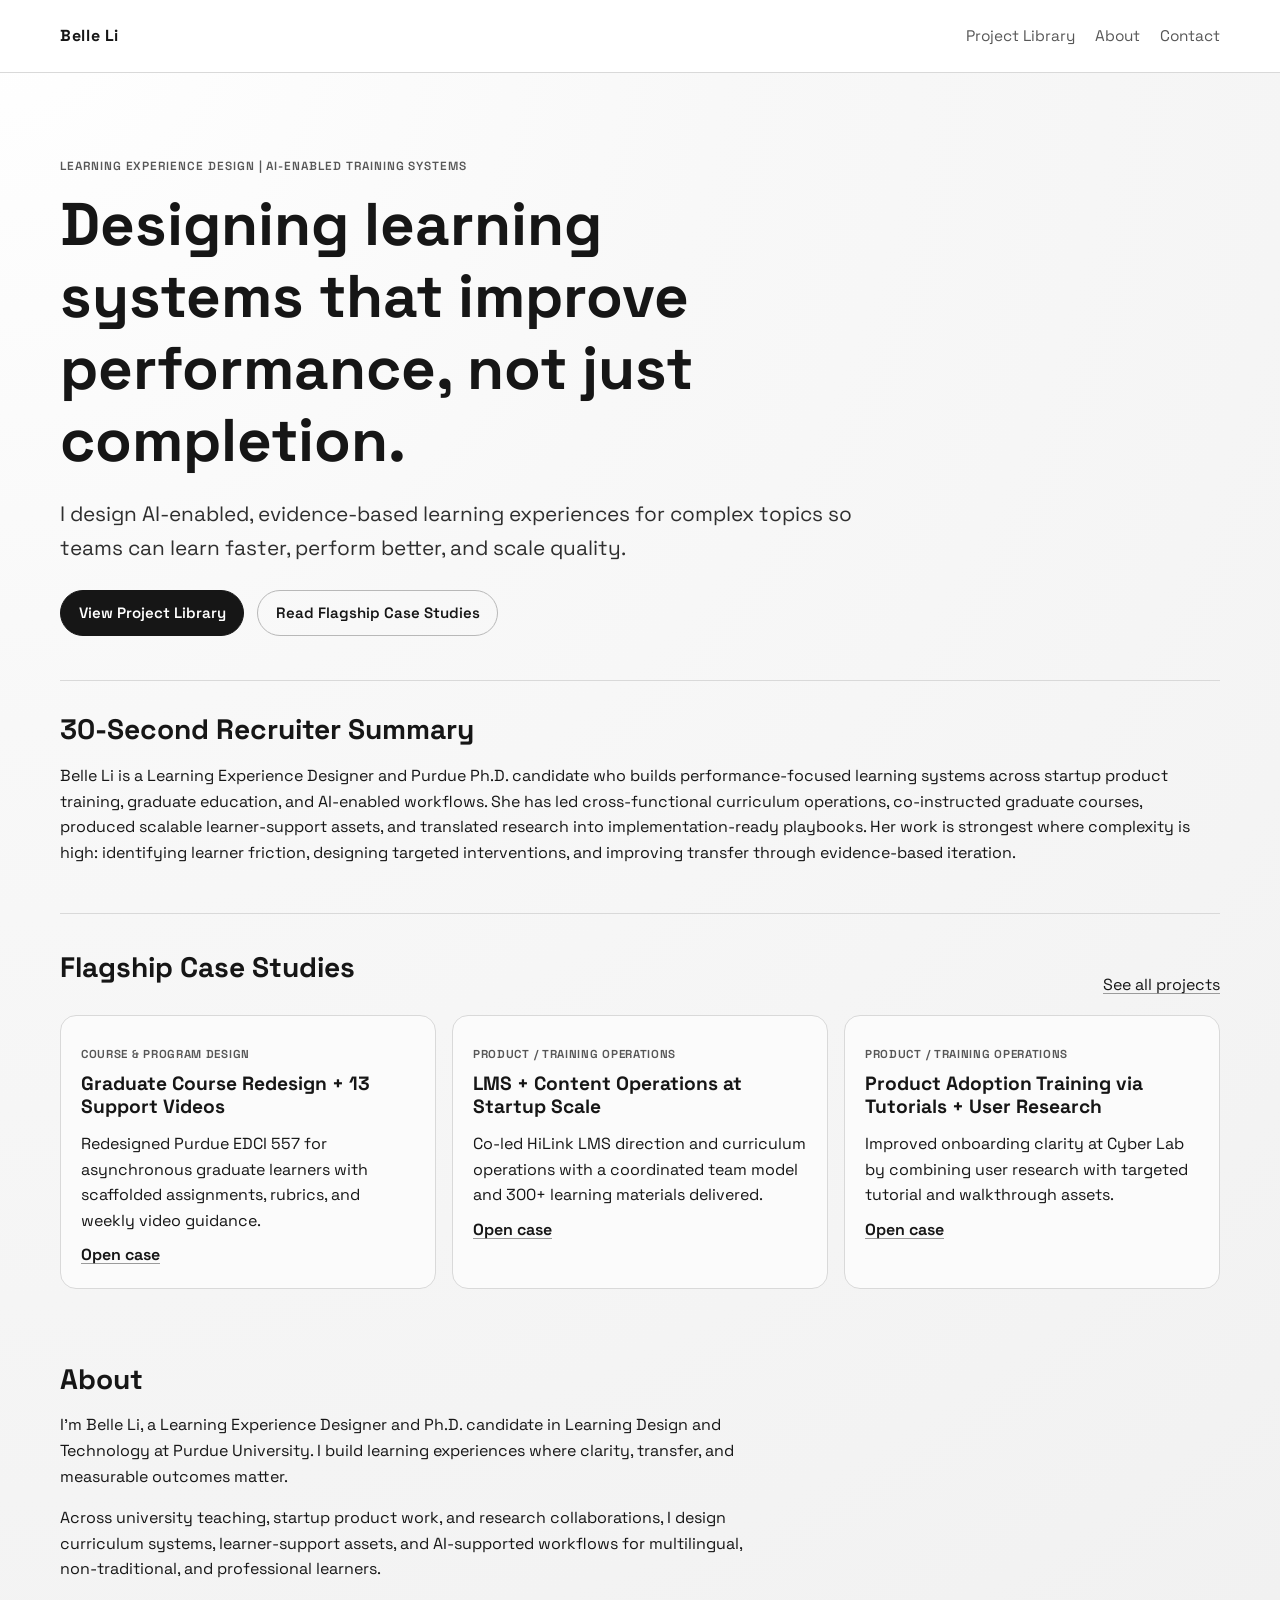
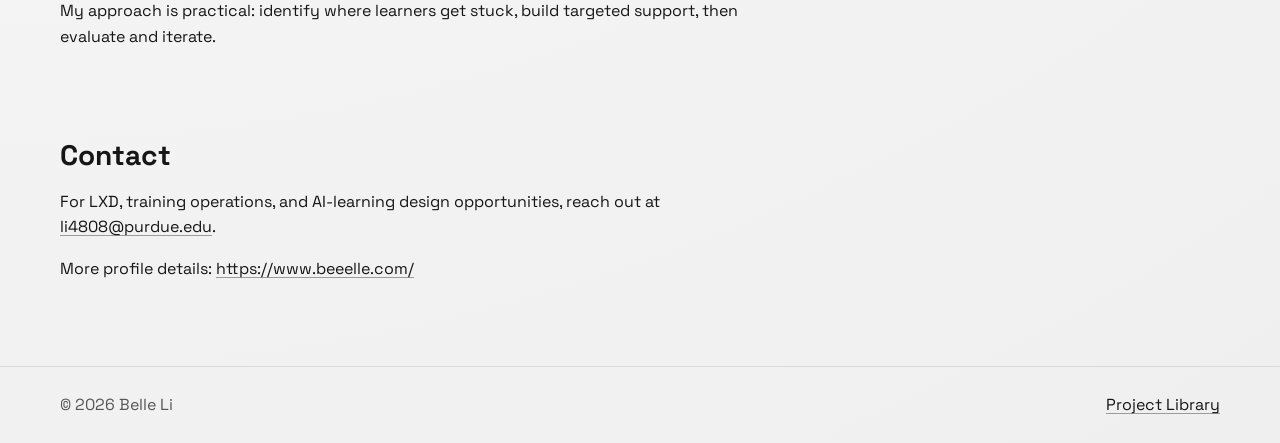
==== index.html @ f2b4553b "first commit" ====
<!doctype html>
<html lang="en">
  <head>
    <meta charset="UTF-8" />
    <meta name="viewport" content="width=device-width, initial-scale=1.0" />
    <title>Belle Li | Learning Experience Design Portfolio</title>
    <meta
      name="description"
      content="Belle Li designs AI-enabled, evidence-based learning experiences for product training, higher education, and educator development."
    />
    <link rel="stylesheet" href="styles.css" />
  </head>
  <body>
    <header class="site-header">
      <div class="container nav-wrap">
        <a class="brand" href="index.html">Belle Li</a>
        <nav class="site-nav" aria-label="Primary">
          <a href="projects.html">Project Library</a>
          <a href="#about">About</a>
          <a href="#contact">Contact</a>
        </nav>
      </div>
    </header>

    <main>
      <section class="hero container">
        <p class="eyebrow">Learning Experience Design | AI-Enabled Training Systems</p>
        <h1>Designing learning systems that improve performance, not just completion.</h1>
        <p class="lede">
          I design AI-enabled, evidence-based learning experiences for complex topics so teams can
          learn faster, perform better, and scale quality.
        </p>
        <div class="cta-row">
          <a class="btn btn-primary" href="projects.html">View Project Library</a>
          <a class="btn" href="#flagship">Read Flagship Case Studies</a>
        </div>
      </section>

      <section class="summary container" aria-labelledby="recruiter-summary">
        <h2 id="recruiter-summary">30-Second Recruiter Summary</h2>
        <p>
          Belle Li is a Learning Experience Designer and Purdue Ph.D. candidate who builds
          performance-focused learning systems across startup product training, graduate education,
          and AI-enabled workflows. She has led cross-functional curriculum operations,
          co-instructed graduate courses, produced scalable learner-support assets, and translated
          research into implementation-ready playbooks. Her work is strongest where complexity is
          high: identifying learner friction, designing targeted interventions, and improving transfer
          through evidence-based iteration.
        </p>
      </section>

      <section id="flagship" class="container section">
        <div class="section-head">
          <h2>Flagship Case Studies</h2>
          <a href="projects.html">See all projects</a>
        </div>
        <div class="grid three">
          <article class="card">
            <p class="card-kicker">Course & Program Design</p>
            <h3>Graduate Course Redesign + 13 Support Videos</h3>
            <p>
              Redesigned Purdue EDCI 557 for asynchronous graduate learners with scaffolded
              assignments, rubrics, and weekly video guidance.
            </p>
            <a class="inline-link" href="case-edci557.html">Open case</a>
          </article>

          <article class="card">
            <p class="card-kicker">Product / Training Operations</p>
            <h3>LMS + Content Operations at Startup Scale</h3>
            <p>
              Co-led HiLink LMS direction and curriculum operations with a coordinated team model and
              300+ learning materials delivered.
            </p>
            <a class="inline-link" href="case-hilink.html">Open case</a>
          </article>

          <article class="card">
            <p class="card-kicker">Product / Training Operations</p>
            <h3>Product Adoption Training via Tutorials + User Research</h3>
            <p>
              Improved onboarding clarity at Cyber Lab by combining user research with targeted
              tutorial and walkthrough assets.
            </p>
            <a class="inline-link" href="case-cyberlab.html">Open case</a>
          </article>
        </div>
      </section>

      <section id="about" class="container section about">
        <h2>About</h2>
        <p>
          I’m Belle Li, a Learning Experience Designer and Ph.D. candidate in Learning Design and
          Technology at Purdue University. I build learning experiences where clarity, transfer, and
          measurable outcomes matter.
        </p>
        <p>
          Across university teaching, startup product work, and research collaborations, I design
          curriculum systems, learner-support assets, and AI-supported workflows for multilingual,
          non-traditional, and professional learners.
        </p>
        <p>
          My approach is practical: identify where learners get stuck, build targeted support, then
          evaluate and iterate.
        </p>
      </section>

      <section id="contact" class="container section contact">
        <h2>Contact</h2>
        <p>
          For LXD, training operations, and AI-learning design opportunities, reach out at
          <a href="mailto:li4808@purdue.edu">li4808@purdue.edu</a>.
        </p>
        <p>
          More profile details:
          <a href="https://www.beeelle.com/" target="_blank" rel="noopener noreferrer"
            >https://www.beeelle.com/</a
          >
        </p>
      </section>
    </main>

    <footer class="site-footer">
      <div class="container footer-wrap">
        <p>© <span id="year"></span> Belle Li</p>
        <a href="projects.html">Project Library</a>
      </div>
    </footer>

    <script src="script.js"></script>
  </body>
</html>
---- styles.css ----
@import url("https://fonts.googleapis.com/css2?family=Space+Grotesk:wght@400;500;600;700&display=swap");

:root {
  --bg: #f6f6f6;
  --surface: #ffffff;
  --text: #161616;
  --muted: #575757;
  --line: #d9d9d9;
  --chip: #ececec;
  --chip-active: #161616;
  --chip-active-text: #ffffff;
  --max: 1160px;
  --radius: 16px;
}

* {
  box-sizing: border-box;
}

html,
body {
  margin: 0;
  padding: 0;
}

body {
  font-family: "Space Grotesk", "Avenir Next", "Helvetica Neue", Helvetica, sans-serif;
  color: var(--text);
  background:
    radial-gradient(circle at 0% 0%, #ffffff 0, #f8f8f8 30%, #f3f3f3 70%, #efefef 100%),
    var(--bg);
  line-height: 1.6;
}

a {
  color: inherit;
  text-decoration-color: #9b9b9b;
  text-underline-offset: 0.2rem;
}

a:hover {
  text-decoration-color: var(--text);
}

.container {
  width: min(100% - 2.5rem, var(--max));
  margin-inline: auto;
}

.site-header {
  position: sticky;
  top: 0;
  z-index: 10;
  background: rgba(255, 255, 255, 0.92);
  backdrop-filter: blur(8px);
  border-bottom: 1px solid var(--line);
}

.nav-wrap {
  min-height: 72px;
  display: flex;
  align-items: center;
  justify-content: space-between;
  gap: 1rem;
}

.brand {
  font-weight: 700;
  letter-spacing: 0.04em;
  text-decoration: none;
}

.site-nav {
  display: flex;
  align-items: center;
  gap: 1.25rem;
}

.site-nav a {
  text-decoration: none;
  color: var(--muted);
  font-size: 0.96rem;
}

.site-nav a[aria-current="page"],
.site-nav a:hover {
  color: var(--text);
}

.hero {
  padding: 5.25rem 0 2.75rem;
}

.eyebrow {
  margin: 0 0 0.8rem;
  color: var(--muted);
  text-transform: uppercase;
  letter-spacing: 0.08em;
  font-size: 0.74rem;
  font-weight: 600;
}

h1,
h2,
h3 {
  line-height: 1.2;
  margin: 0 0 0.8rem;
}

h1 {
  font-size: clamp(2rem, 4.7vw, 3.8rem);
  max-width: 16.5ch;
}

h2 {
  font-size: clamp(1.45rem, 2.2vw, 2rem);
}

h3 {
  font-size: 1.2rem;
}

.lede {
  font-size: clamp(1rem, 2vw, 1.3rem);
  color: #2f2f2f;
  max-width: 64ch;
}

.narrow {
  max-width: 70ch;
}

.cta-row {
  display: flex;
  flex-wrap: wrap;
  gap: 0.8rem;
  margin-top: 1.6rem;
}

.btn {
  border: 1px solid #b8b8b8;
  border-radius: 999px;
  padding: 0.62rem 1.1rem;
  text-decoration: none;
  font-weight: 600;
  font-size: 0.94rem;
}

.btn-primary {
  background: var(--text);
  color: #fff;
  border-color: var(--text);
}

.section {
  padding: 2.3rem 0;
}

.summary {
  border-top: 1px solid var(--line);
  border-bottom: 1px solid var(--line);
  padding: 2rem 0;
}

.section-head {
  display: flex;
  justify-content: space-between;
  align-items: flex-end;
  gap: 1rem;
  margin-bottom: 1.1rem;
}

.grid {
  display: grid;
  gap: 1rem;
}

.grid.three {
  grid-template-columns: repeat(3, minmax(0, 1fr));
}

.grid.two {
  grid-template-columns: repeat(2, minmax(0, 1fr));
}

.card {
  border: 1px solid var(--line);
  border-radius: var(--radius);
  background: #fbfbfb;
  padding: 1.25rem;
}

.card p {
  margin: 0.55rem 0;
}

.card-kicker {
  color: var(--muted);
  text-transform: uppercase;
  letter-spacing: 0.06em;
  font-size: 0.72rem;
  font-weight: 650;
}

.inline-link {
  font-weight: 650;
}

.about p,
.contact p {
  max-width: 72ch;
}

.filters {
  display: grid;
  gap: 1rem;
  margin-top: 2rem;
}

.filter-group {
  display: flex;
  flex-wrap: wrap;
  align-items: center;
  gap: 0.55rem;
}

.filter-label {
  margin: 0 0.45rem 0 0;
  font-size: 0.86rem;
  color: var(--muted);
  min-width: 6rem;
}

.chip {
  border: 1px solid var(--line);
  background: var(--chip);
  color: var(--text);
  border-radius: 999px;
  padding: 0.44rem 0.82rem;
  font-size: 0.84rem;
  cursor: pointer;
}

.chip.active {
  background: var(--chip-active);
  color: var(--chip-active-text);
  border-color: var(--chip-active);
}

.count {
  margin: 1.1rem 0 1.25rem;
  color: var(--muted);
  font-size: 0.92rem;
}

.project-grid {
  margin-bottom: 2.25rem;
}

.project-card[hidden] {
  display: none;
}

.tag-row {
  display: flex;
  flex-wrap: wrap;
  gap: 0.35rem;
  margin-top: 0.65rem;
}

.tag {
  display: inline-block;
  border: 1px solid var(--line);
  border-radius: 999px;
  padding: 0.18rem 0.55rem;
  font-size: 0.74rem;
  color: #3b3b3b;
}

.case .card ul {
  margin: 0;
  padding-left: 1.1rem;
}

.case-grid {
  display: grid;
  gap: 1rem;
  grid-template-columns: repeat(2, minmax(0, 1fr));
}

.case-back {
  margin-top: 1.3rem;
}

.site-footer {
  border-top: 1px solid var(--line);
  margin-top: 2rem;
}

.footer-wrap {
  min-height: 76px;
  display: flex;
  align-items: center;
  justify-content: space-between;
  gap: 1rem;
}

.footer-wrap p {
  margin: 0;
  color: var(--muted);
}

@media (max-width: 980px) {
  .grid.three,
  .grid.two,
  .case-grid {
    grid-template-columns: 1fr;
  }

  .hero {
    padding-top: 4rem;
  }

  h1 {
    max-width: 100%;
  }
}

@media (max-width: 720px) {
  .container {
    width: min(100% - 1.35rem, var(--max));
  }

  .nav-wrap {
    min-height: 64px;
  }

  .site-nav {
    gap: 0.75rem;
  }

  .site-nav a {
    font-size: 0.87rem;
  }

  .filter-label {
    width: 100%;
    margin-bottom: 0.2rem;
  }
}
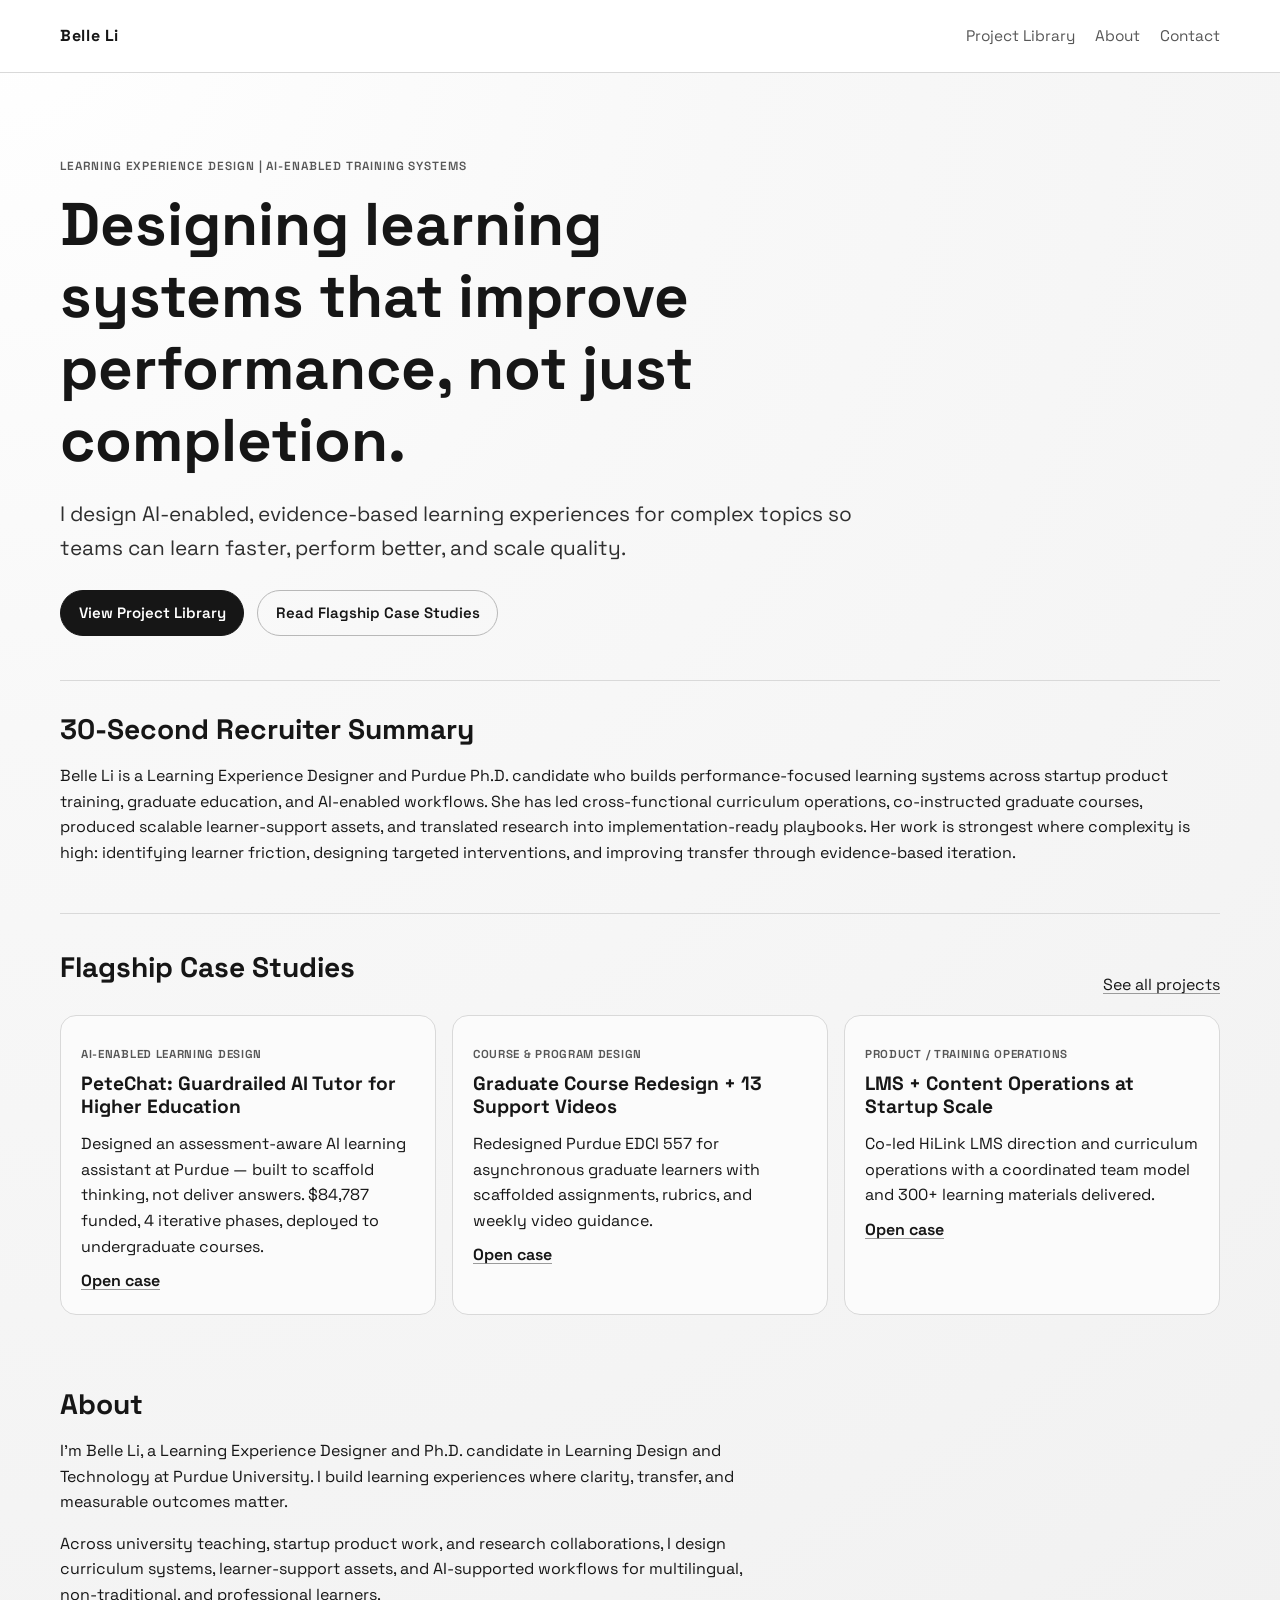
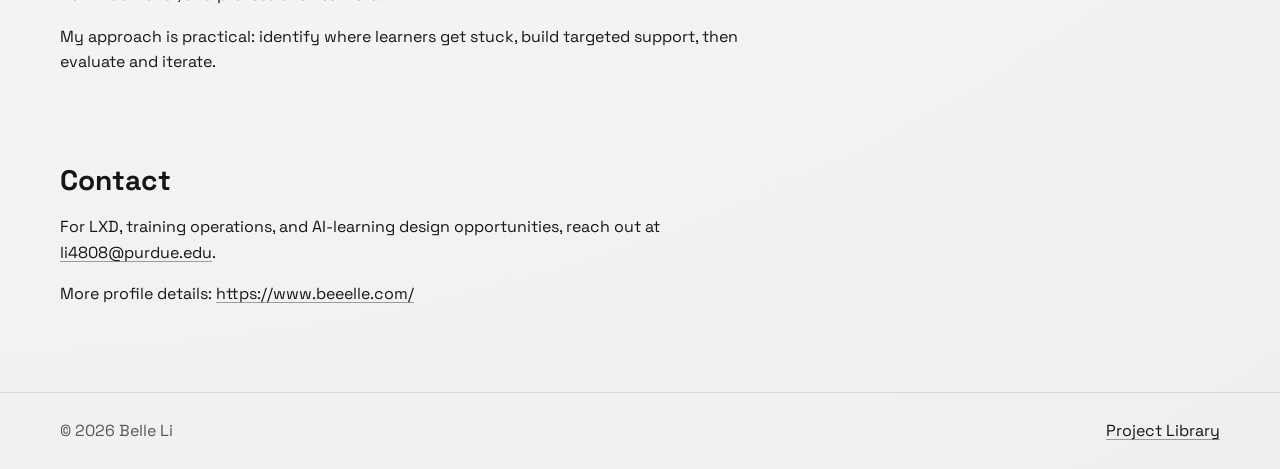
==== commit 4e199cd9: "Add PeteChat and Q-methodology case studies, update HiLink images - New case study: case-petechat.ht" ====
--- a/index.html
+++ b/index.html
@@ -56,6 +56,15 @@
         </div>
         <div class="grid three">
           <article class="card">
+            <p class="card-kicker">AI-Enabled Learning Design</p>
+            <h3>PeteChat: Guardrailed AI Tutor for Higher Education</h3>
+            <p>
+              Designed an assessment-aware AI learning assistant at Purdue — built to scaffold thinking, not deliver answers. $84,787 funded, 4 iterative phases, deployed to undergraduate courses.
+            </p>
+            <a class="inline-link" href="case-petechat.html">Open case</a>
+          </article>
+
+          <article class="card">
             <p class="card-kicker">Course & Program Design</p>
             <h3>Graduate Course Redesign + 13 Support Videos</h3>
             <p>
@@ -73,16 +82,6 @@
               300+ learning materials delivered.
             </p>
             <a class="inline-link" href="case-hilink.html">Open case</a>
-          </article>
-
-          <article class="card">
-            <p class="card-kicker">Product / Training Operations</p>
-            <h3>Product Adoption Training via Tutorials + User Research</h3>
-            <p>
-              Improved onboarding clarity at Cyber Lab by combining user research with targeted
-              tutorial and walkthrough assets.
-            </p>
-            <a class="inline-link" href="case-cyberlab.html">Open case</a>
           </article>
         </div>
       </section>
--- a/styles.css
+++ b/styles.css
@@ -310,6 +310,275 @@
   color: var(--muted);
 }
 
+/* ─── Case Study Pages ─────────────────────────────────────── */
+
+.case {
+  padding-top: 2.5rem;
+  padding-bottom: 4rem;
+}
+
+.case h1 {
+  max-width: 22ch;
+  margin-top: 0.5rem;
+}
+
+/* Stats bar */
+.case-stats {
+  display: grid;
+  grid-template-columns: repeat(4, minmax(0, 1fr));
+  gap: 1px;
+  background: var(--line);
+  border: 1px solid var(--line);
+  border-radius: var(--radius);
+  overflow: hidden;
+  margin: 2.5rem 0 0;
+}
+
+.case-stat {
+  background: #fafafa;
+  padding: 1.25rem 1.4rem;
+  display: flex;
+  flex-direction: column;
+  gap: 0.3rem;
+}
+
+.case-stat-num {
+  font-size: clamp(1.6rem, 3vw, 2.2rem);
+  font-weight: 700;
+  line-height: 1;
+  letter-spacing: -0.02em;
+  color: var(--text);
+}
+
+.case-stat-label {
+  font-size: 0.78rem;
+  color: var(--muted);
+  line-height: 1.4;
+}
+
+/* Sections */
+.case-section {
+  border-top: 1px solid var(--line);
+  padding: 2.8rem 0 0.5rem;
+  margin-top: 2.8rem;
+}
+
+.case-section h2 {
+  max-width: 38ch;
+}
+
+.case-section p {
+  max-width: 72ch;
+  margin: 0 0 0.9rem;
+}
+
+.case-section h3 {
+  margin-bottom: 0.35rem;
+}
+
+.section-tag {
+  display: inline-block;
+  font-size: 0.72rem;
+  font-weight: 600;
+  letter-spacing: 0.1em;
+  text-transform: uppercase;
+  color: var(--muted);
+  margin: 0 0 0.65rem;
+  background: var(--chip);
+  border: 1px solid var(--line);
+  border-radius: 999px;
+  padding: 0.2rem 0.65rem;
+}
+
+/* Images */
+.case-img {
+  display: block;
+  width: 100%;
+  max-width: 100%;
+  height: auto;
+  border-radius: 10px;
+  border: 1px solid var(--line);
+  background: #f0f0f0;
+}
+
+.case-img-wrap {
+  margin: 1.75rem 0 0.5rem;
+}
+
+.case-img-caption {
+  font-size: 0.82rem;
+  color: var(--muted);
+  margin: 0.55rem 0 0;
+  line-height: 1.5;
+  max-width: 72ch;
+}
+
+figure {
+  margin: 0;
+}
+
+figure figcaption {
+  font-size: 0.82rem;
+  color: var(--muted);
+  margin-top: 0.5rem;
+  line-height: 1.5;
+}
+
+.img-2col {
+  display: grid;
+  grid-template-columns: repeat(2, minmax(0, 1fr));
+  gap: 1.25rem;
+  margin: 1.75rem 0 0.5rem;
+}
+
+/* Process list */
+.process-list {
+  display: flex;
+  flex-direction: column;
+  gap: 0;
+  margin: 1.5rem 0;
+  border: 1px solid var(--line);
+  border-radius: var(--radius);
+  overflow: hidden;
+}
+
+.process-item {
+  display: flex;
+  gap: 1.25rem;
+  padding: 1.4rem 1.5rem;
+  border-bottom: 1px solid var(--line);
+  background: #fafafa;
+}
+
+.process-item:last-child {
+  border-bottom: none;
+}
+
+.process-num {
+  font-size: 0.72rem;
+  font-weight: 700;
+  letter-spacing: 0.06em;
+  color: var(--muted);
+  min-width: 2rem;
+  padding-top: 0.2rem;
+}
+
+.process-body {
+  flex: 1;
+}
+
+.process-body h3 {
+  margin: 0 0 0.3rem;
+  font-size: 1rem;
+}
+
+.process-body p {
+  margin: 0;
+  font-size: 0.95rem;
+  max-width: 62ch;
+}
+
+/* Team */
+.team-grid {
+  display: grid;
+  grid-template-columns: repeat(2, minmax(0, 1fr));
+  gap: 1rem;
+  margin: 1.25rem 0;
+}
+
+.team-block {
+  border: 1px solid var(--line);
+  border-radius: 10px;
+  padding: 1.1rem 1.25rem;
+  background: #fafafa;
+}
+
+.team-block h4 {
+  margin: 0 0 0.5rem;
+  font-size: 0.88rem;
+  font-weight: 700;
+  text-transform: uppercase;
+  letter-spacing: 0.06em;
+  color: var(--muted);
+}
+
+.team-block ul {
+  margin: 0;
+  padding-left: 1rem;
+  font-size: 0.92rem;
+}
+
+.team-block li {
+  margin-bottom: 0.2rem;
+}
+
+/* Artifact grid */
+.artifact-grid {
+  display: grid;
+  grid-template-columns: repeat(3, minmax(0, 1fr));
+  gap: 1px;
+  background: var(--line);
+  border: 1px solid var(--line);
+  border-radius: var(--radius);
+  overflow: hidden;
+  margin: 1.5rem 0;
+}
+
+.artifact-item {
+  background: #fafafa;
+  padding: 1.1rem 1.25rem;
+}
+
+.artifact-item h4 {
+  margin: 0 0 0.3rem;
+  font-size: 0.92rem;
+  font-weight: 700;
+}
+
+.artifact-item p {
+  margin: 0;
+  font-size: 0.84rem;
+  color: var(--muted);
+  line-height: 1.45;
+}
+
+/* Decisions grid */
+.decisions-grid {
+  display: grid;
+  grid-template-columns: repeat(2, minmax(0, 1fr));
+  gap: 1rem;
+  margin: 1.5rem 0;
+}
+
+.decision-item {
+  border: 1px solid var(--line);
+  border-radius: 10px;
+  padding: 1.25rem;
+  background: #fafafa;
+}
+
+.decision-item h4 {
+  margin: 0 0 0.45rem;
+  font-size: 0.97rem;
+  font-weight: 700;
+}
+
+.decision-item p {
+  margin: 0;
+  font-size: 0.91rem;
+  color: #3a3a3a;
+  line-height: 1.55;
+}
+
+/* Case back link */
+.case-back {
+  margin-top: 3rem;
+  border-top: 1px solid var(--line);
+  padding-top: 1.5rem;
+}
+
+/* ─────────────────────────────────────────────────────────── */
+
 @media (max-width: 980px) {
   .grid.three,
   .grid.two,
@@ -324,6 +593,33 @@
   h1 {
     max-width: 100%;
   }
+
+  .case-stats {
+    grid-template-columns: repeat(2, minmax(0, 1fr));
+  }
+
+  .artifact-grid {
+    grid-template-columns: repeat(2, minmax(0, 1fr));
+  }
+
+  .decisions-grid,
+  .team-grid {
+    grid-template-columns: 1fr;
+  }
+}
+
+@media (max-width: 640px) {
+  .case-stats {
+    grid-template-columns: repeat(2, minmax(0, 1fr));
+  }
+
+  .img-2col {
+    grid-template-columns: 1fr;
+  }
+
+  .artifact-grid {
+    grid-template-columns: 1fr;
+  }
 }
 
 @media (max-width: 720px) {
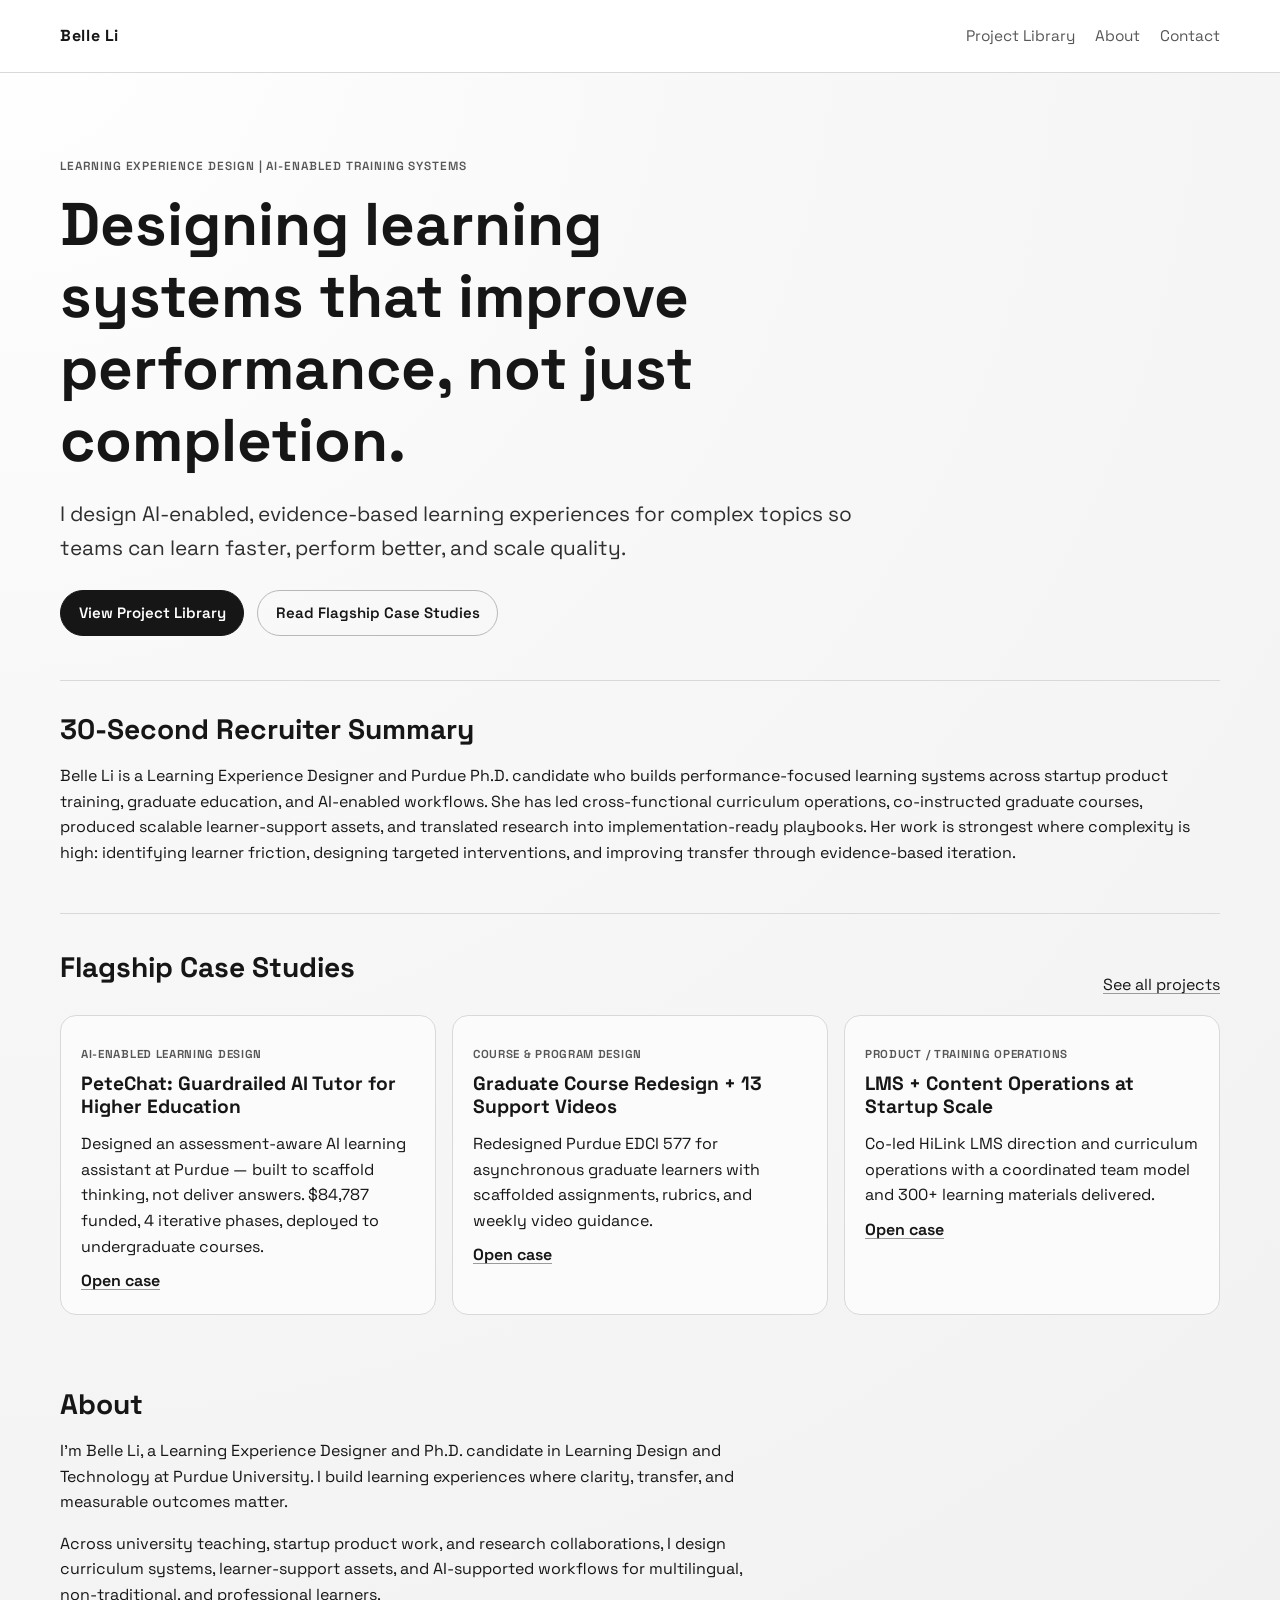
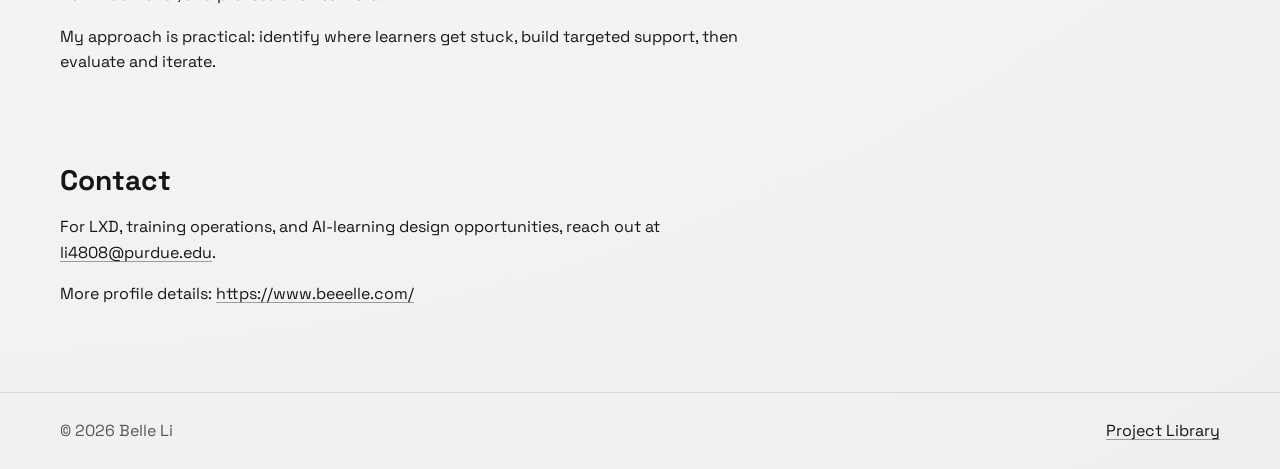
==== commit 0a8f7468: "Correct EDCI 577 portfolio case and links" ====
--- a/index.html
+++ b/index.html
@@ -68,10 +68,10 @@
             <p class="card-kicker">Course & Program Design</p>
             <h3>Graduate Course Redesign + 13 Support Videos</h3>
             <p>
-              Redesigned Purdue EDCI 557 for asynchronous graduate learners with scaffolded
+              Redesigned Purdue EDCI 577 for asynchronous graduate learners with scaffolded
               assignments, rubrics, and weekly video guidance.
             </p>
-            <a class="inline-link" href="case-edci557.html">Open case</a>
+            <a class="inline-link" href="case-edci577.html">Open case</a>
           </article>
 
           <article class="card">
